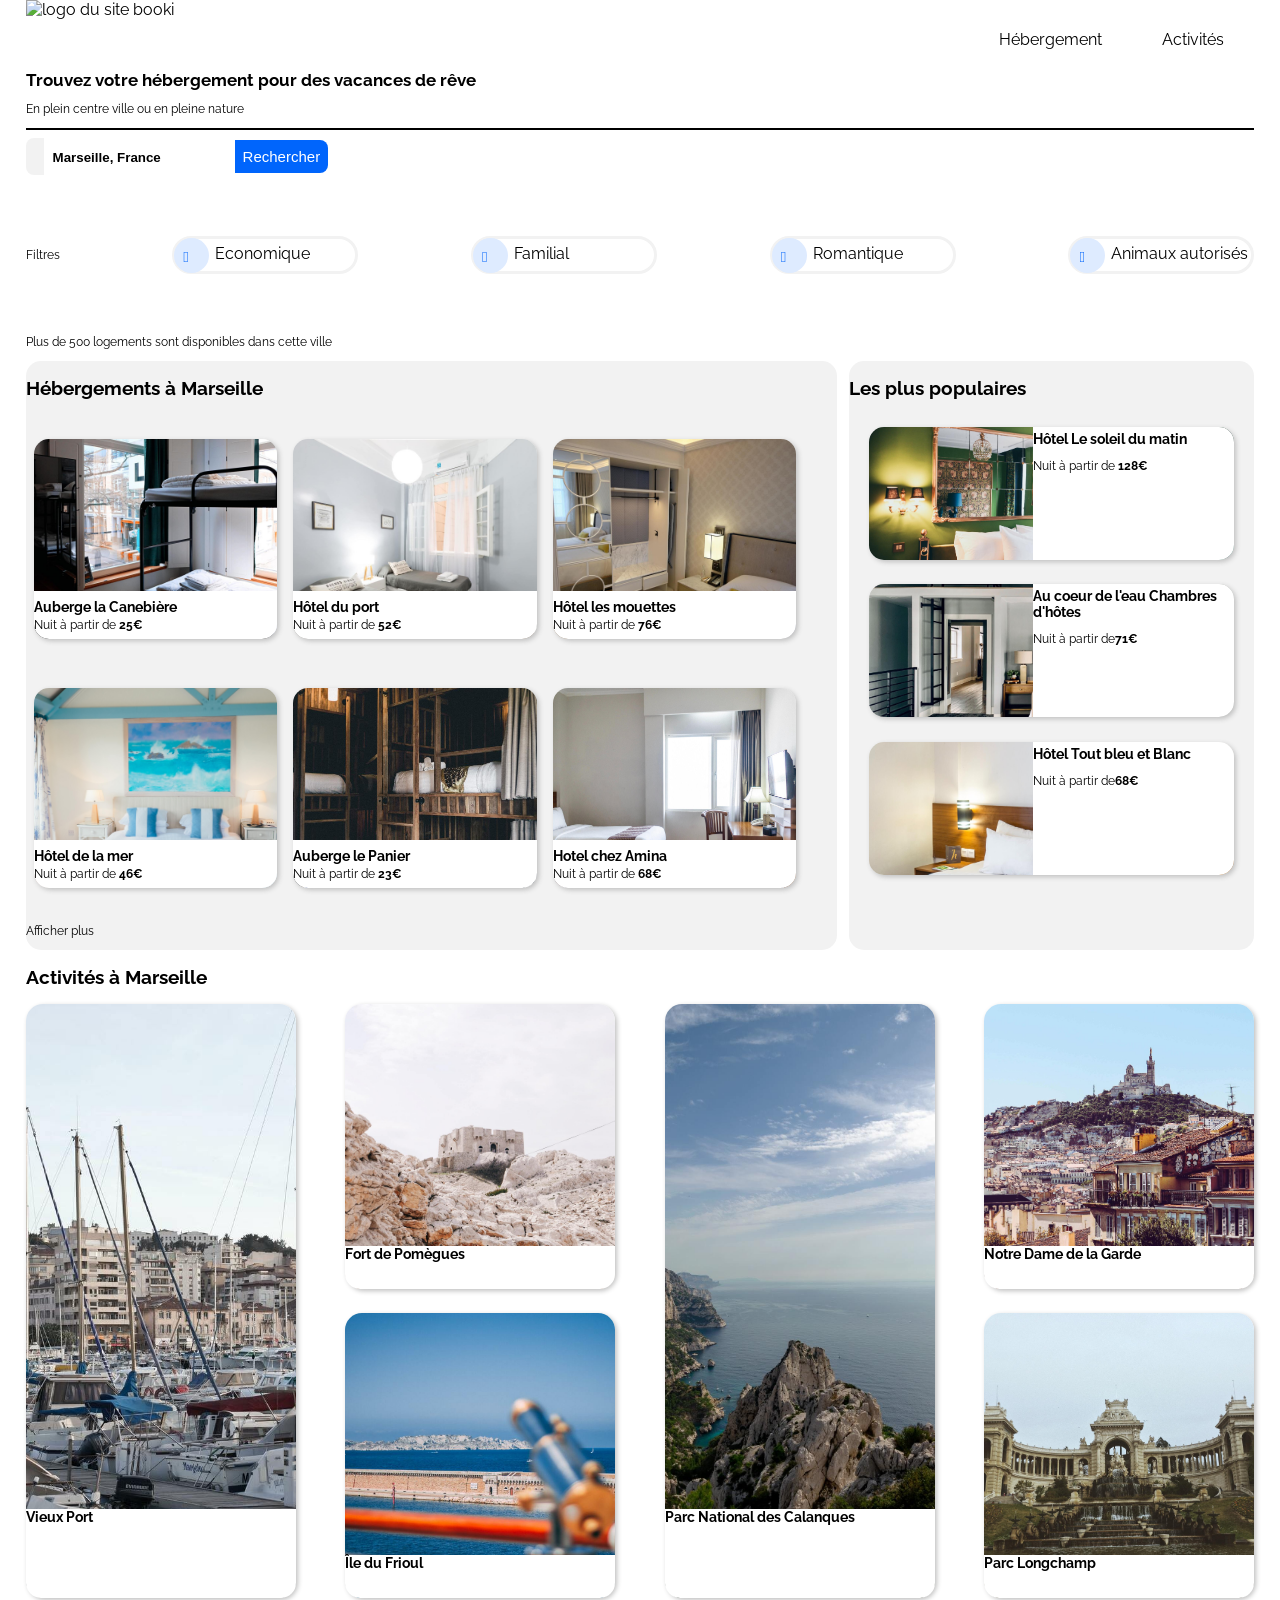
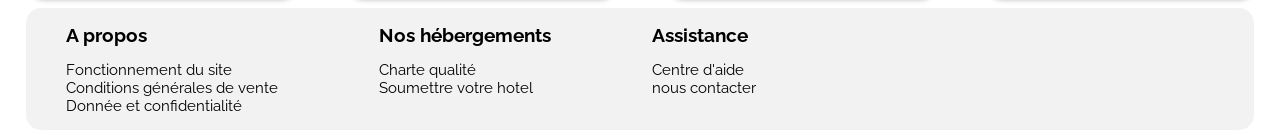
==== index.html @ 5bbb7628 "Rename booki.html to index.html" ====
<!DOCTYPE html>
<html lang="fr">
    <head>
        <meta charset="utf-8" />
        <title>Booki</title>
        <link rel="stylesheet" href="booki.css" />
        <link rel="preconnect" href="https://fonts.googleapis.com"> 
        <link rel="preconnect" href="https://fonts.gstatic.com" crossorigin> 
        <link href="https://fonts.googleapis.com/css2?family=Raleway&display=swap" rel="stylesheet">
        <script src="https://kit.fontawesome.com/ea0baa1217.js" crossorigin="anonymous"></script>
    </head>
    
    <body>
        
        <header>
            <div class="top">
                <img class="logo" src="booki.png" alt="logo du site booki" />
                <nav>
                    <a href="#">Hébergement </a>
                    <a href="#">Activités </a>
                </nav>    
            </div>    
            <h1>Trouvez votre hébergement pour des vacances de rêve
            </h1>
            <p>En plein centre ville ou en pleine nature
            </p>
            
             
        </header>
        <main>
            <form>
                <div class="recherche">
                    <label><i class="fas fa-map-marker-alt"></i></label><input type="texte" name="marseille, france" value="Marseille, France"><button>Rechercher</button>
                </div>
                <div class="filtre">
                    <p>Filtres </p>
                                   
                    <input class="saving" id="eco" type="checkbox" checked>
                    <label class="saving"  for="eco">Economique</label>
                    
                    <input id="famille" type="checkbox" checked>
                    <label class="famille" for="famille">Familial</label>
                    
                    <input id="romantique" type="checkbox" checked>
                    <label class="romantique" for="romantique">Romantique</label>
                    
                    <input id="animaux" type="checkbox" checked>
                    <label class="animaux" for="animaux">Animaux autorisés</label>                 

                </div>
                <p><i class="fas fa-info-circle"></i> Plus de 500 logements sont disponibles dans cette ville</p>

            </form>

        
            <section id="hebergements_populaires">
                <article id="hebergements">
                    <h2>Hébergements à Marseille</h2>
                        <div class="block_hebergement">
                            <a href="#" class="galerie_photo_hebergements">
                                <img srcset="booki/images/hebergements/small/6.jpg 750w, booki/images/hebergements/medium/6.jpg 1499w, booki/images/hebergements/large/6.jpg 2997w booki/images/hebergements/xlarge/6.jpg 5993w" src="booki/images/hebergements/medium/6.jpg" alt="auberge la canebière">
                                
                                <div class="bandeau_hebergements">
                                    <h3>Auberge la Canebière
                                    </h3>
                                    <p>Nuit à partir de <strong>25€</strong>
                                    </p>
                                    <p>
                                        <i class="fas fa-star"></i>
                                        <i class="fas fa-star"></i>
                                        <i class="fas fa-star"></i>
                                        <i class="fas fa-star"></i>
                                        <i class="far fa-star"></i>
                                    </p>
                                </div>    
                            </a>                                                                            
                            <a href="#" class="galerie_photo_hebergements">
                                <img srcset="booki/images/hebergements/small/.jpg 684w, booki/images/hebergements/medium/5.jpg 1368w, booki/images/hebergements/large/5.jpg 2736w, booki/images/hebergements/xlarge/5.jpg 5472w" src="booki/images/hebergements/medium/5.jpg" alt="hotel du port">
                                <div class="bandeau_hebergements">
                                    <h3>Hôtel du port
                                    </h3>
                                    <p>Nuit à partir de <strong>52€</strong></p>
                                    <p>
                                        <i class="fas fa-star"></i>
                                        <i class="fas fa-star"></i>
                                        <i class="fas fa-star"></i>
                                        <i class="fas fa-star"></i>
                                        <i class="fas fa-star"></i>
                                    </p>
                                </div>
                            </a> 
                            
                            <a href="#" class="galerie_photo_hebergements">
                                <img srcset="booki/images/hebergements/small/8.jpg 750w, booki/images/hebergements/medium/8.jpg 1500w, booki/images/hebergements/large/8.jpg 3000w, booki/images/hebergements/xlarge/8.jpg 6000w" src="booki/images/hebergements/medium/8.jpg" alt="hotel les mouettes">
                                <div class="bandeau_hebergements">
                                    <h3>Hôtel les mouettes
                                    </h3>
                                    <p>Nuit à partir de <strong>76€</strong>
                                    </p>
                                    <p>
                                        <i class="fas fa-star"></i>
                                        <i class="fas fa-star"></i>
                                        <i class="fas fa-star"></i>
                                        <i class="fas fa-star"></i>
                                        <i class="far fa-star"></i>
                                    </p>
                                </div>
                            </a> 
                            
                            <a href="#" class="galerie_photo_hebergements">
                                <img srcset="booki/images/hebergements/small/9.jpg 500w, booki/images/hebergements/medium/9.jpg 1000w, booki/images/hebergements/large/9.jpg 2000w, booki/images/hebergements/xlarge/9.jpg 4000w" src="booki/images/hebergements/medium/9.jpg" alt="hotel de la mer">
                                <div class="bandeau_hebergements">
                                    <h3>Hôtel de la mer
                                    </h3>
                                    <p>Nuit à partir de <strong>46€</strong>
                                    </p>
                                    <p>
                                        <i class="fas fa-star"></i>
                                        <i class="fas fa-star"></i>
                                        <i class="fas fa-star"></i>
                                        <i class="far fa-star"></i>
                                        <i class="far fa-star"></i>
                                    </p>
                                </div>
                            </a> 

                            <a href="#" class="galerie_photo_hebergements">
                                <img srcset="booki/images/hebergements/small/7.jpg 652w, booki/images/hebergements/medium/7.jpg 1303w, booki/images/hebergements/large/7.jpg 2606w, booki/images/hebergements/xlarge/7.jpg 5212w" src="booki/images/hebergements/medium/7.jpg" alt="auberge le panier">
                                <div class="bandeau_hebergements">
                                    <h3>Auberge le Panier
                                    </h3>
                                    <p>Nuit à partir de <strong>23€</strong>
                                    </p>
                                    <p>
                                        <i class="fas fa-star"></i>
                                        <i class="fas fa-star"></i>
                                        <i class="fas fa-star"></i>
                                        <i class="fas fa-star"></i>
                                        <i class="far fa-star"></i>
                                    </p>
                                </div>
                            </a> 
                            
                            <a href="#" class="galerie_photo_hebergements">
                                <img srcset="booki/images/hebergements/small/3.jpg 486w, booki/images/hebergements/medium/3.jpg 972w, booki/images/hebergements/large/3.jpg 1944w, booki/images/hebergements/xlarge/3.jpg 3888w" src="booki/images/hebergements/medium/3.jpg" alt="hotel chez amina">
                                <div class="bandeau_hebergements">
                                    <h3>Hotel chez Amina
                                    </h3>
                                    <p>Nuit à partir de <strong>68€</strong>
                                    </p>
                                    <p>
                                        <i class="fas fa-star"></i>
                                        <i class="fas fa-star"></i>
                                        <i class="fas fa-star"></i>
                                        <i class="fas fa-star"></i>
                                        <i class="fas fa-star"></i>
                                    </p>
                                </div>
                            </a>  

                        </div>
                    <p>Afficher plus</p>    
                
                </article>
                <article id="populaires">
                    <div class="en_tete_populaires">
                        <h2>Les plus populaires
                        </h2>
                        <i class="fas fa-chart-line">
                        </i>
                    </div>
                    
                    <div class="photos_populaires">
                        <a href="#" class="galerie_photos_populaires">
                            <img srcset="booki/images/hebergements/small/2.jpg 532w, booki/images/hebergements/medium/2.jpg 1063, booki/images/hebergements/large/2.jpg 2125w, booki/images/hebergements/xlarge/2.jpg 4249w" src="booki/images/hebergements/medium/2.jpg" alt="hotel le soleil du matin">
                            <div class="bandeau_populaires">
                                <h3>Hôtel Le soleil du matin
                                </h3>
                                <p>Nuit à partir de <strong>128€</strong>
                                </p>
                                <p>
                                    <i class="fas fa-star"></i>
                                    <i class="fas fa-star"></i>
                                    <i class="fas fa-star"></i>
                                    <i class="fas fa-star"></i>
                                    <i class="fas fa-star"></i>
                                </p>
                            </div>
                        </a>  
                        
                        <a href="#" class="galerie_photos_populaires">
                            <img srcset="booki/images/hebergements/small/1.jpg 504w, booki/images/hebergements/medium/1.jpg 1008w, booki/images/hebergements/large/1.jpg 2016w, booki/images/hebergements/xlarge/1.jpg 4032w" src="booki/images/hebergements/medium/1.jpg" alt="chambre d'hôte au coeur de l'eau" />
                            <div class="bandeau_populaires">
                                <h3>Au coeur de l'eau Chambres d'hôtes</h3>
                                <p>Nuit à partir de<strong>71€</strong></p>
                                <p>
                                    <i class="fas fa-star"></i>
                                    <i class="fas fa-star"></i>
                                    <i class="fas fa-star"></i>
                                    <i class="fas fa-star"></i>
                                    <i class="far fa-star"></i>
                                </p>
                            </div>                    
                        </a>
                        <a href="#" class="galerie_photos_populaires">
                            <img srcset="booki/images/hebergements/small/4.jpg 500w, booki/images/hebergements/medium/4.jpg 1000w, booki/images/hebergements/large/4.jpg 2000w, booki/images/hebergements/xlarge/4.jpg 4000w" src="booki/images/hebergements/medium/4.jpg" alt="hotel tout bleu et blanc">
                                <div class="bandeau_populaires">
                                    <h3>Hôtel Tout bleu et Blanc
                                    </h3>
                                    <p>Nuit à partir de<strong>68€</strong>
                                    </p>
                                    <p>
                                        <i class="fas fa-star"></i>
                                        <i class="fas fa-star"></i>
                                        <i class="fas fa-star"></i>
                                        <i class="fas fa-star"></i>
                                        <i class="far fa-star"></i>
                                    </p>
                                </div>
                        </a>  
                    </div>
                    
                </article>

            </section>    
            
        
            <section id="activites">
                <h2>Activités à Marseille</h2>
                
                <div class="galerie_images_activites">
                    
                    
                    <a class="images_activites_verticales" href="#">
                        <img srcset="booki/images/activites/small/1.jpg 702w, booki/images/activites/medium/1.jpg 1404w, booki/images/activites/large/1.jpg 2808w, booki/images/activites/xlarge/1.jpg 5616w" src="booki/images/activites/medium/1.jpg" alt="le vieux port à Marseille">
                        <h3 class="bandeau_activites">Vieux Port
                        </h3>
                    </a>
                    
                    
                    <div class="images_activites_horizontales">

                        <a href="#">
                            <img srcset="booki/images/activites/small/2.jpg 356w, booki/images/activites/medium/2.jpg 711w, booki/images/activites/large/2.jpg 1422w, booki/images/activites/xlarge/2.jpg 2843w" src="booki/images/activites/medium/2.jpg" alt="le fort de pomègues au large de Marseille">
                            <h3 class="bandeau_activites">Fort de Pomègues
                            </h3>
                        </a>
                        
                        <a href="#">
                            <img srcset="booki/images/activites/small/3.jpg 648w, booki/images/activites/medium/3.jpg 1296w, booki/images/activites/large/3.jpg 2592w, booki/images/activites/xlarge/3.jpg 5184w" src="booki/images/activites/medium/3.jpg" alt="vue sur les île du Frioul">
                            <h3 class="bandeau_activites">Île du Frioul
                            </h3>
                        </a>
                        
                    </div>    
                
                            <a class="images_activites_verticales" href="#">
                            <img srcset="booki/images/activites/small/4.jpg 606w, booki/images/activites/medium/4.jpg 1212w, booki/images/activites/large/4.jpg 2423w, booki/images/activites/xlarge/4.jpg 4846w" src="booki/images/activites/medium/4.jpg" alt="le parc national des calanques">
                            <h3 class="bandeau_activites">Parc National des Calanques</h3>
                        </a>
                                        
                    <div class="images_activites_horizontales">

                        <a href="#">
                            <img srcset="booki/images/activites/small/5.jpg 589w, booki/images/activites/medium/5.jpg 1178w, booki/images/activites/large/5.jpg 2356w, booki/images/activites/xlarge/5.jpg 4712w" src="booki/images/activites/medium/5.jpg" alt="notre dame de la garde">
                            <h3 class="bandeau_activites">Notre Dame de la Garde
                            </h3>
                        </a>
                        
                        <a href="#">
                            <img srcset="booki/images/activites/small/6.jpg 504w, booki/images/activites/medium/6.jpg 1008w, booki/images/activites/large/6.jpg 2016w, booki/images/activites/xlarge/6.jpg 4032w" src="booki/images/activites/medium/6.jpg" alt="le palais longchamp">
                            <h3 class="bandeau_activites">Parc Longchamp
                            </h3>
                        </a>
                    </div>
                </div>
            </section>
        </main>    
        <footer>
            <div class="foot">
                
                <ul><h2>A propos</h2>
                    <li>Fonctionnement du site</li>
                    <li>Conditions générales de vente</li>
                    <li>Donnée et confidentialité</li>                         
                </ul>    
            </div>
            <div class="foot">    
                
                <ul><h2>Nos hébergements</h2>
                    <li>Charte qualité</li>
                    <li>Soumettre votre hotel</li>
                </ul>
            </div>
            <div class="foot">    
                
                <ul><h2>Assistance</h2>
                    <li>Centre d'aide</li>
                    <li>nous contacter</li>
                </ul>
            </div>    
        </footer>
        
    </body>   
</html>
---- booki.css ----
h1
{
	font-size: 17px;
	font-weight: bold;

}
h2
{
	font-size: 19px;
	font-weight: bold;
	margin-left: 0px;
}  
h3
{
	font-size: 14px;
}     

body
{	
	font-family: 'Raleway';
	margin: 0 2%;
	background-color: white;
}
a
{
	text-decoration: none;
}
p
{
	font-size: 12px;
}

/* -------------CSS du header---------------*/

.top
{
	
	display: flex;
	justify-content: space-between;
}
nav
{
	display: flex;
	align-items: center;
}
nav a
{
	margin: 10px 30px;
	padding-top: 20px;
	color: black;
}

nav a:hover
{
	border-top: solid blue 2px;
	padding-top: 20px;
	color: #0065FC;
}

header
{
	
	border-bottom: solid 2px black;
	margin-bottom: 10px;
}
main
{
	margin: 0 0;
}
/* -------CSS de la barre de recherche------*/

.recherche button
{
	font-size: 15px;
	border-radius: 0px 8px 8px 0px;
	padding: 8px;
	background-color: #0065FC;
	color: white;	
	border: none;
}
.recherche input
{
	padding: 9px;
	border: none;
	font-weight: bold;
}
.recherche i
{
	border-radius: 8px 0px 0px 8px;
	padding: 9px;
	background-color: #F2F2F2;
}
/*-------CSS des toggles--------------------*/
.filtre {
  display: flex;
  justify-content: space-between;
  flex-wrap: wrap;  
  margin: 5% 0;
}

.filtre input {
  
  display: none;
}

.filtre label {
  display: inline-block;  
  position: relative;  
  padding: 5px 30px 5px 40px; 
  border-radius: 100px;
  background-color: #0065FC;
  border: solid 3px #F2F2F2;
  white-space: nowrap;
  cursor: pointer;
  user-select: none;
  transition: background-color .2s, box-shadow .2s;
  width: 110px;
}

label::before {
  content: "";
  display: block;
  position: absolute;
  top: -1px;
  padding-left: 9px;
  padding-top: 11px;
  left: -1px;
  width: 26px;
  height: 24px;  
  border-radius: 100px;
  transition: background-color .2s;
}

label:hover, input:focus + label {
  box-shadow: 0 0 20px rgba(0, 0, 0, .6);
}

input:checked + label {
  background-color: #fff;
}

 input:checked +  label.saving::before {
  background-color: #DEEBFF;
  font-family: "Font Awesome 5 Free";
  font-weight: 900;
  font-size: 15px;
  content: "\f53a"; 
  color: #0065FC;
}
input:checked +  label.famille::before {
  background-color: #DEEBFF;
  font-family: "Font Awesome 5 Free";
  font-weight: 900;
  font-size: 15px;
  content: "\f1ae";  
  color: #0065FC; 
}
input:checked +  label.romantique::before {
  background-color: #DEEBFF;
  font-family: "Font Awesome 5 Free";
  font-weight: 900;
  font-size: 15px;
  content: "\f004"; 
  color: #0065FC;  
}
input:checked +  label.animaux::before {
  background-color: #DEEBFF;
  font-family: "Font Awesome 5 Free";
  font-weight: 900;
  font-size: 15px;
  content: "\f6d3"; 
  color: #0065FC;  
}


/*------CSS de section hébergement----------*/
#hebergements_populaires
{	
	display: flex;
	justify-content: space-between;
}
#hebergements
{
	width: 66%;	
	background-color: #F2F2F2;
	border-radius: 15px;
}
.block_hebergement
{
	display: flex;
	flex-wrap: wrap;
	
}
#hebergements a
{
	height: 200px;
	width: 30%;
	position: relative;
	margin: 3% 1%;
	
}
#hebergements img
{
	height: 100%;
	width: 100%;
	object-fit: cover;
	border-radius: 15px;
	box-shadow: 2px 2px 5px silver;

}
#populaires
{
	width: 33%;	
	display: flex;
	flex-direction: column;
	
	background-color: #F2F2F2;
	border-radius: 15px;

}

/* -----------CSS bandeaux hebergements------*/

.bandeau_hebergements
{
	position: absolute;
	bottom: 0;
	width: 100%;
	background-color: white;
	line-height: 4px;
	border-radius: 0 0 15px 15px; 
	color: black;
}
i.fas.fa-star
{
	color: #0065FC;
}
/* ---------CSS de section populaire------- */

.en_tete_populaires
{
	justify-content: space-between;
	display: flex;
	margin-right: 5%;

}
.en_tete_populaires i
{
	margin-top: 20px;
}
.photos_populaires
{
	display: flex;
	flex-direction: column;	
	justify-content: space-between;
	align-items: center;
}
#populaires a
{
	width: 90%;
	height: 133px;
	position: relative;
	color: black;	
	margin: 3% 0;
}
#populaires img
{
	width: 100%;
	height: 100%;
	border-radius: 15px;
	object-fit: cover;
	box-shadow: 2px 2px 5px silver;
}
/* -------------CSS bandeaux populaires-----*/

#populaires h3
{
	margin-bottom: 0px;
	margin-top: 4px;
}

.bandeau_populaires
{
	position: absolute;
	bottom: 0;
	right: 0;
	width: 55%;
	height: 100%;
	background-color: white;
	border-radius: 0 15px 15px 0;
	display: flex;
	flex-direction: column;
	
}

/* -------CSS de section activités--------- */

#activites
{
	margin-top: 10px;
}
.galerie_images_activites
{	
	display: flex;
	justify-content: space-between;	
}
.images_activites_verticales
{
	width: 22%;
	position: relative;	
}
.images_activites_verticales img
{
	width: 100%;
	height: 100%;
	object-fit: cover;
	border-radius: 17px;
	box-shadow: 2px 2px 5px silver;
}
.images_activites_horizontales
{
	width: 22%;	
	display: flex;
	flex-direction: column;
	justify-content: space-between;
	
}
.images_activites_horizontales img
{
	width: 100%;
	height: 100%;
	object-fit: cover;
	border-radius: 17px;
	box-shadow: 2px 2px 5px silver;

}
.images_activites_horizontales a
{
	width: 100%;
	height: 48%;
	position: relative;
	
}


/* -----------CSS du bandeau activité ------*/
.bandeau_activites
{
	position: absolute;
	bottom: 0;
	width: 100%;
	height: 15%;
	background-color: white;
	color: black;
	border-radius: 0 0 15px 15px;
	margin: 0;

}


/* --------------CSS de footer------------- */

footer
{
	margin-top: 10px;
	background-color: #F2F2F2;
	border-radius: 15px;
	display: flex;
	flex-wrap: nowrap;
	margin-bottom: 10px;
}

ul
{
	
	text-align: justify;
	list-style-type: none;
	font-size: 15px;
}
.foot
{
	margin-right: 5%;
}
@media screen and (max-width: 992px){
	#hebergements a{
	height: 170px;
	width: 45%;
	position: relative;
	}
	#populaires a{
	height: 150px;		
	}
}

@media screen and (max-width:  767px){
	header{
		flex-direction: column;
		justify-content: center;
		align-content: center;
		
	}
	.top{
		flex-direction: column;
		align-items: center;
		margin-bottom: 20px;
		border-bottom: solid 2px silver;
		padding-bottom: 20px;

	}
	header a:hover{
		border-top: none;
		padding-top: 0;
		border-bottom: solid blue 2px;	

	}
	header{
		border-bottom: none;
	}
	.filtre{

		flex-direction: column;
	}
	#hebergements_populaires{
		flex-direction: column-reverse;
		align-content: space-between;
	}
	#hebergements{
		width: 100%;
		background-color: white;
	}
	#populaires{
		width: 100%;
		margin-bottom: 10px;
		border-radius: 0;
	}
	
	.block_hebergement{
		flex-direction: column;
		width: 100%;
	}
	#hebergements a{
		height: 200px;
		width: 90%;
	}

	#activites{
		flex-direction: column;
		
	}
	.galerie_images_activites{
		
		flex-direction: column;		
		align-items: center;
		justify-content: space-evenly;
		height: 1300px;
	}		

	.images_activites_verticales{
		height: 200px;
		width: 90%;
	}
	.images_activites_horizontales{
		height: 400px;
		width: 90%;
	}
	footer{
		flex-direction: column;
	}

}
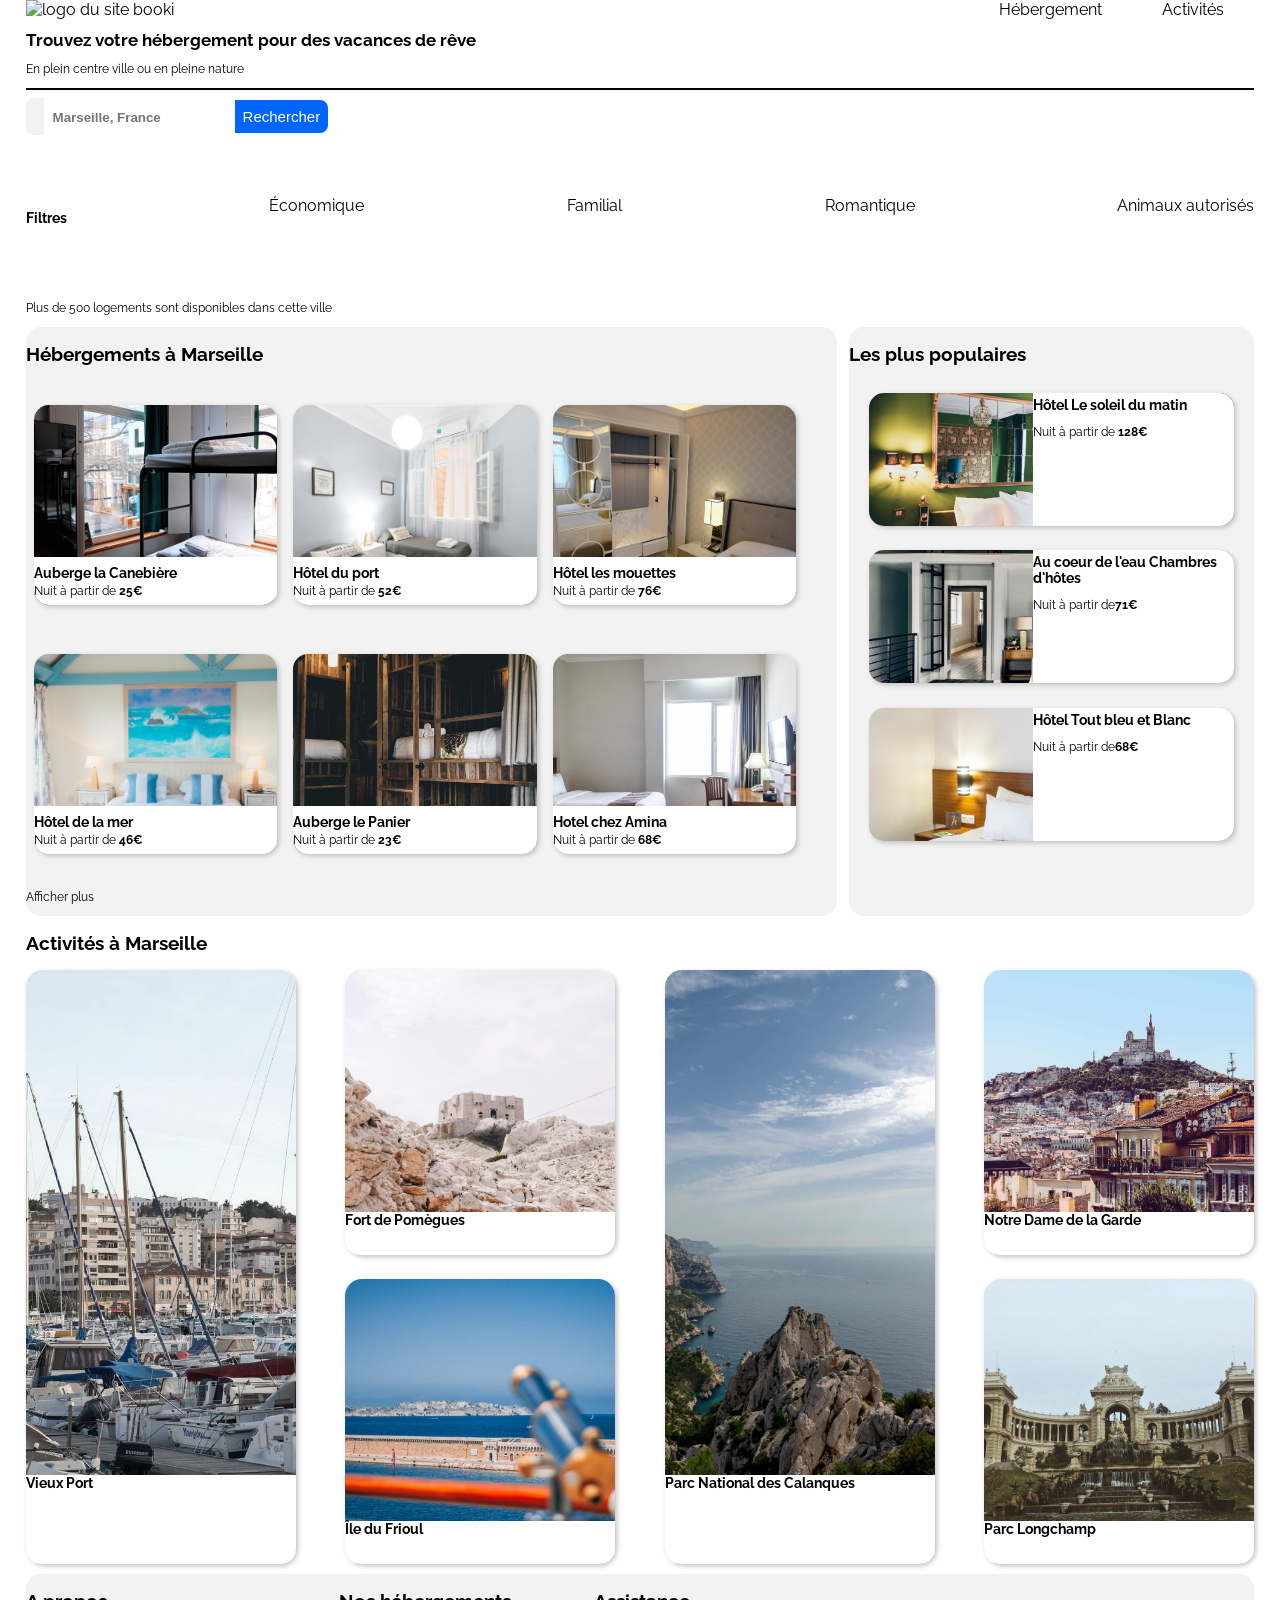
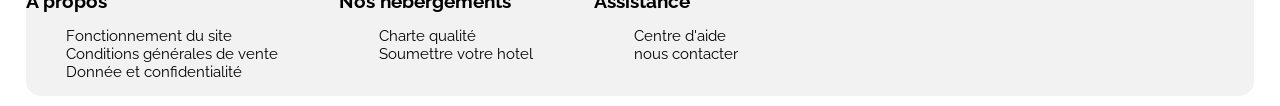
==== commit 602d74b1: "ajout de index.html" ====
--- a/index.html
+++ b/index.html
@@ -14,10 +14,10 @@
         
         <header>
             <div class="top">
-                <img class="logo" src="booki.png" alt="logo du site booki" />
+                <img src="booki.png" alt="logo du site booki" />
                 <nav>
-                    <a href="#">Hébergement </a>
-                    <a href="#">Activités </a>
+                    <div><a href="#hebergements">Hébergement </a></div>
+                    <div><a href="#activites">Activités </a></div>
                 </nav>    
             </div>    
             <h1>Trouvez votre hébergement pour des vacances de rêve
@@ -27,38 +27,53 @@
             
              
         </header>
-        <main>
+        
             <form>
                 <div class="recherche">
-                    <label><i class="fas fa-map-marker-alt"></i></label><input type="texte" name="marseille, france" value="Marseille, France"><button>Rechercher</button>
+                    <label><i class="fas fa-map-marker-alt"></i></label><input type="text" name="city" placeholder="Marseille, France"><button>Rechercher</button>
                 </div>
+                
+
+                
                 <div class="filtre">
-                    <p>Filtres </p>
-                                   
-                    <input class="saving" id="eco" type="checkbox" checked>
-                    <label class="saving"  for="eco">Economique</label>
-                    
-                    <input id="famille" type="checkbox" checked>
-                    <label class="famille" for="famille">Familial</label>
-                    
-                    <input id="romantique" type="checkbox" checked>
-                    <label class="romantique" for="romantique">Romantique</label>
-                    
-                    <input id="animaux" type="checkbox" checked>
-                    <label class="animaux" for="animaux">Animaux autorisés</label>                 
-
-                </div>
+                    <h3>Filtres </h3>
+                    <div class="filtre__selecteur">Économique
+                        <div class="filtre__selecteur--critere"><i class="fas fa-money-bill-wave"></i>
+                        </div>
+                    </div> 
+                    <div class="filtre__selecteur">Familial
+                        <div class="filtre__selecteur--critere"><i class="fas fa-child"></i>
+                        </div>
+                    </div> 
+                    <div class="filtre__selecteur">Romantique
+                        <div class="filtre__selecteur--critere"><i class="fas fa-heart"></i>
+                        </div>
+                    </div> 
+                    <div class="filtre__selecteur">Animaux autorisés
+                        <div class="filtre__selecteur--critere"><i class="fas fa-dog"></i>
+                        </div>
+                    </div>      
+                </div>         
+
+                
                 <p><i class="fas fa-info-circle"></i> Plus de 500 logements sont disponibles dans cette ville</p>
 
             </form>
 
         
-            <section id="hebergements_populaires">
-                <article id="hebergements">
+            <main id="hebergements_populaires">
+                <section id="hebergements">
                     <h2>Hébergements à Marseille</h2>
                         <div class="block_hebergement">
                             <a href="#" class="galerie_photo_hebergements">
-                                <img srcset="booki/images/hebergements/small/6.jpg 750w, booki/images/hebergements/medium/6.jpg 1499w, booki/images/hebergements/large/6.jpg 2997w booki/images/hebergements/xlarge/6.jpg 5993w" src="booki/images/hebergements/medium/6.jpg" alt="auberge la canebière">
+                                <img 
+                                src="booki/images/hebergements/medium/6.jpg"
+                                srcset="booki/images/hebergements/small/6.jpg 750w, 
+                                booki/images/hebergements/medium/6.jpg 1499w, 
+                                booki/images/hebergements/large/6.jpg 2997w, 
+                                booki/images/hebergements/xlarge/6.jpg 5993w" 
+                                sizes="(min-width: 992px) 25vw, (min-width: 767px) 30vw, 90vw" 
+                                alt="auberge la canebière">
                                 
                                 <div class="bandeau_hebergements">
                                     <h3>Auberge la Canebière
@@ -70,12 +85,18 @@
                                         <i class="fas fa-star"></i>
                                         <i class="fas fa-star"></i>
                                         <i class="fas fa-star"></i>
-                                        <i class="far fa-star"></i>
+                                        <i class="fas fa-star silver"></i>
                                     </p>
                                 </div>    
                             </a>                                                                            
                             <a href="#" class="galerie_photo_hebergements">
-                                <img srcset="booki/images/hebergements/small/.jpg 684w, booki/images/hebergements/medium/5.jpg 1368w, booki/images/hebergements/large/5.jpg 2736w, booki/images/hebergements/xlarge/5.jpg 5472w" src="booki/images/hebergements/medium/5.jpg" alt="hotel du port">
+                                <img 
+                                srcset="booki/images/hebergements/small/5.jpg 684w, 
+                                booki/images/hebergements/medium/5.jpg 1368w, 
+                                booki/images/hebergements/large/5.jpg 2736w, 
+                                booki/images/hebergements/xlarge/5.jpg 5472w" sizes="(min-width: 992px) 100vw, (min-width: 767px) 100vw, 100vw" 
+                                src="booki/images/hebergements/medium/5.jpg" 
+                                alt="hotel du port">
                                 <div class="bandeau_hebergements">
                                     <h3>Hôtel du port
                                     </h3>
@@ -91,7 +112,13 @@
                             </a> 
                             
                             <a href="#" class="galerie_photo_hebergements">
-                                <img srcset="booki/images/hebergements/small/8.jpg 750w, booki/images/hebergements/medium/8.jpg 1500w, booki/images/hebergements/large/8.jpg 3000w, booki/images/hebergements/xlarge/8.jpg 6000w" src="booki/images/hebergements/medium/8.jpg" alt="hotel les mouettes">
+                                <img srcset="booki/images/hebergements/small/8.jpg 750w, 
+                                booki/images/hebergements/medium/8.jpg 1500w, 
+                                booki/images/hebergements/large/8.jpg 3000w, 
+                                booki/images/hebergements/xlarge/8.jpg 6000w"
+                                sizes="(min-width: 992px) 100vw, (min-width: 767px) 100vw, 100vw"  
+                                src="booki/images/hebergements/medium/8.jpg" 
+                                alt="hotel les mouettes">
                                 <div class="bandeau_hebergements">
                                     <h3>Hôtel les mouettes
                                     </h3>
@@ -102,13 +129,19 @@
                                         <i class="fas fa-star"></i>
                                         <i class="fas fa-star"></i>
                                         <i class="fas fa-star"></i>
-                                        <i class="far fa-star"></i>
+                                        <i class="fas fa-star silver"></i>
                                     </p>
                                 </div>
                             </a> 
                             
                             <a href="#" class="galerie_photo_hebergements">
-                                <img srcset="booki/images/hebergements/small/9.jpg 500w, booki/images/hebergements/medium/9.jpg 1000w, booki/images/hebergements/large/9.jpg 2000w, booki/images/hebergements/xlarge/9.jpg 4000w" src="booki/images/hebergements/medium/9.jpg" alt="hotel de la mer">
+                                <img srcset="booki/images/hebergements/small/9.jpg 500w, 
+                                booki/images/hebergements/medium/9.jpg 1000w, 
+                                booki/images/hebergements/large/9.jpg 2000w, 
+                                booki/images/hebergements/xlarge/9.jpg 4000w"
+                                sizes="(min-width: 992px) 100vw, (min-width: 767px) 100vw, 100vw"  
+                                src="booki/images/hebergements/medium/9.jpg" 
+                                alt="hotel de la mer">
                                 <div class="bandeau_hebergements">
                                     <h3>Hôtel de la mer
                                     </h3>
@@ -118,14 +151,20 @@
                                         <i class="fas fa-star"></i>
                                         <i class="fas fa-star"></i>
                                         <i class="fas fa-star"></i>
-                                        <i class="far fa-star"></i>
-                                        <i class="far fa-star"></i>
+                                        <i class="fas fa-star silver"></i>
+                                        <i class="fas fa-star silver"></i>
                                     </p>
                                 </div>
                             </a> 
 
                             <a href="#" class="galerie_photo_hebergements">
-                                <img srcset="booki/images/hebergements/small/7.jpg 652w, booki/images/hebergements/medium/7.jpg 1303w, booki/images/hebergements/large/7.jpg 2606w, booki/images/hebergements/xlarge/7.jpg 5212w" src="booki/images/hebergements/medium/7.jpg" alt="auberge le panier">
+                                <img srcset="booki/images/hebergements/small/7.jpg 652w, 
+                                booki/images/hebergements/medium/7.jpg 1303w, 
+                                booki/images/hebergements/large/7.jpg 2606w, 
+                                booki/images/hebergements/xlarge/7.jpg 5212w"
+                                sizes="(min-width: 992px) 100vw, (min-width: 767px) 100vw, 100vw"  
+                                src="booki/images/hebergements/medium/7.jpg" 
+                                alt="auberge le panier">
                                 <div class="bandeau_hebergements">
                                     <h3>Auberge le Panier
                                     </h3>
@@ -136,13 +175,19 @@
                                         <i class="fas fa-star"></i>
                                         <i class="fas fa-star"></i>
                                         <i class="fas fa-star"></i>
-                                        <i class="far fa-star"></i>
+                                        <i class="fas fa-star silver"></i>
                                     </p>
                                 </div>
                             </a> 
                             
                             <a href="#" class="galerie_photo_hebergements">
-                                <img srcset="booki/images/hebergements/small/3.jpg 486w, booki/images/hebergements/medium/3.jpg 972w, booki/images/hebergements/large/3.jpg 1944w, booki/images/hebergements/xlarge/3.jpg 3888w" src="booki/images/hebergements/medium/3.jpg" alt="hotel chez amina">
+                                <img srcset="booki/images/hebergements/small/3.jpg 486w, 
+                                booki/images/hebergements/medium/3.jpg 972w, 
+                                booki/images/hebergements/large/3.jpg 1944w, 
+                                booki/images/hebergements/xlarge/3.jpg 3888w"
+                                sizes="(min-width: 992px) 100vw, (min-width: 767px) 100vw, 100vw"  
+                                src="booki/images/hebergements/medium/3.jpg" 
+                                alt="hotel chez amina">
                                 <div class="bandeau_hebergements">
                                     <h3>Hotel chez Amina
                                     </h3>
@@ -161,7 +206,7 @@
                         </div>
                     <p>Afficher plus</p>    
                 
-                </article>
+                </section>
                 <article id="populaires">
                     <div class="en_tete_populaires">
                         <h2>Les plus populaires
@@ -172,7 +217,12 @@
                     
                     <div class="photos_populaires">
                         <a href="#" class="galerie_photos_populaires">
-                            <img srcset="booki/images/hebergements/small/2.jpg 532w, booki/images/hebergements/medium/2.jpg 1063, booki/images/hebergements/large/2.jpg 2125w, booki/images/hebergements/xlarge/2.jpg 4249w" src="booki/images/hebergements/medium/2.jpg" alt="hotel le soleil du matin">
+                            <img srcset="booki/images/hebergements/small/2.jpg 532w, booki/images/hebergements/medium/2.jpg 1063w, 
+                            booki/images/hebergements/large/2.jpg 2125w, 
+                            booki/images/hebergements/xlarge/2.jpg 4249w" 
+                            sizes="(min-width: 992px) 100vw, (min-width: 767px) 100vw, 100vw" 
+                            src="booki/images/hebergements/medium/2.jpg" 
+                            alt="hotel le soleil du matin">
                             <div class="bandeau_populaires">
                                 <h3>Hôtel Le soleil du matin
                                 </h3>
@@ -189,7 +239,12 @@
                         </a>  
                         
                         <a href="#" class="galerie_photos_populaires">
-                            <img srcset="booki/images/hebergements/small/1.jpg 504w, booki/images/hebergements/medium/1.jpg 1008w, booki/images/hebergements/large/1.jpg 2016w, booki/images/hebergements/xlarge/1.jpg 4032w" src="booki/images/hebergements/medium/1.jpg" alt="chambre d'hôte au coeur de l'eau" />
+                            <img srcset="booki/images/hebergements/small/1.jpg 504w, booki/images/hebergements/medium/1.jpg 1008w, 
+                            booki/images/hebergements/large/1.jpg 2016w, 
+                            booki/images/hebergements/xlarge/1.jpg 4032w"
+                            sizes="(min-width: 992px) 100vw, (min-width: 767px) 100vw, 100vw"  
+                            src="booki/images/hebergements/medium/1.jpg" 
+                            alt="chambre d'hôte au coeur de l'eau" />
                             <div class="bandeau_populaires">
                                 <h3>Au coeur de l'eau Chambres d'hôtes</h3>
                                 <p>Nuit à partir de<strong>71€</strong></p>
@@ -198,12 +253,17 @@
                                     <i class="fas fa-star"></i>
                                     <i class="fas fa-star"></i>
                                     <i class="fas fa-star"></i>
-                                    <i class="far fa-star"></i>
+                                    <i class="fas fa-star silver"></i>
                                 </p>
                             </div>                    
                         </a>
                         <a href="#" class="galerie_photos_populaires">
-                            <img srcset="booki/images/hebergements/small/4.jpg 500w, booki/images/hebergements/medium/4.jpg 1000w, booki/images/hebergements/large/4.jpg 2000w, booki/images/hebergements/xlarge/4.jpg 4000w" src="booki/images/hebergements/medium/4.jpg" alt="hotel tout bleu et blanc">
+                            <img srcset="booki/images/hebergements/small/4.jpg 500w, booki/images/hebergements/medium/4.jpg 1000w, 
+                            booki/images/hebergements/large/4.jpg 2000w, 
+                            booki/images/hebergements/xlarge/4.jpg 4000w"
+                            sizes="(min-width: 992px) 100vw, (min-width: 767px) 100vw, 100vw"  
+                            src="booki/images/hebergements/medium/4.jpg" 
+                            alt="hotel tout bleu et blanc">
                                 <div class="bandeau_populaires">
                                     <h3>Hôtel Tout bleu et Blanc
                                     </h3>
@@ -214,7 +274,7 @@
                                         <i class="fas fa-star"></i>
                                         <i class="fas fa-star"></i>
                                         <i class="fas fa-star"></i>
-                                        <i class="far fa-star"></i>
+                                        <i class="fas fa-star silver"></i>
                                     </p>
                                 </div>
                         </a>  
@@ -222,17 +282,23 @@
                     
                 </article>
 
-            </section>    
+            </main>    
             
         
-            <section id="activites">
+            <aside id="activites">
                 <h2>Activités à Marseille</h2>
                 
                 <div class="galerie_images_activites">
                     
                     
                     <a class="images_activites_verticales" href="#">
-                        <img srcset="booki/images/activites/small/1.jpg 702w, booki/images/activites/medium/1.jpg 1404w, booki/images/activites/large/1.jpg 2808w, booki/images/activites/xlarge/1.jpg 5616w" src="booki/images/activites/medium/1.jpg" alt="le vieux port à Marseille">
+                        <img srcset="booki/images/activites/small/1.jpg 702w, 
+                        booki/images/activites/medium/1.jpg 1404w, 
+                        booki/images/activites/large/1.jpg 2808w, 
+                        booki/images/activites/xlarge/1.jpg 5616w" 
+                        sizes="(min-width: 992px) 100vw, (min-width: 767px) 100vw, 100vw" 
+                        src="booki/images/activites/medium/1.jpg" 
+                        alt="le vieux port à Marseille">
                         <h3 class="bandeau_activites">Vieux Port
                         </h3>
                     </a>
@@ -241,13 +307,25 @@
                     <div class="images_activites_horizontales">
 
                         <a href="#">
-                            <img srcset="booki/images/activites/small/2.jpg 356w, booki/images/activites/medium/2.jpg 711w, booki/images/activites/large/2.jpg 1422w, booki/images/activites/xlarge/2.jpg 2843w" src="booki/images/activites/medium/2.jpg" alt="le fort de pomègues au large de Marseille">
+                            <img srcset="booki/images/activites/small/2.jpg 356w, 
+                            booki/images/activites/medium/2.jpg 711w, 
+                            booki/images/activites/large/2.jpg 1422w, 
+                            booki/images/activites/xlarge/2.jpg 2843w" 
+                            sizes="(min-width: 992px) 100vw, (min-width: 767px) 100vw, 100vw"
+                            src="booki/images/activites/medium/2.jpg" 
+                            alt="le fort de pomègues au large de Marseille">
                             <h3 class="bandeau_activites">Fort de Pomègues
                             </h3>
                         </a>
                         
                         <a href="#">
-                            <img srcset="booki/images/activites/small/3.jpg 648w, booki/images/activites/medium/3.jpg 1296w, booki/images/activites/large/3.jpg 2592w, booki/images/activites/xlarge/3.jpg 5184w" src="booki/images/activites/medium/3.jpg" alt="vue sur les île du Frioul">
+                            <img srcset="booki/images/activites/small/3.jpg 648w, 
+                            booki/images/activites/medium/3.jpg 1296w, 
+                            booki/images/activites/large/3.jpg 2592w, 
+                            booki/images/activites/xlarge/3.jpg 5184w" 
+                            sizes="(min-width: 992px) 100vw, (min-width: 767px) 100vw, 100vw"
+                            src="booki/images/activites/medium/3.jpg" 
+                            alt="vue sur les île du Frioul">
                             <h3 class="bandeau_activites">Île du Frioul
                             </h3>
                         </a>
@@ -255,46 +333,64 @@
                     </div>    
                 
                             <a class="images_activites_verticales" href="#">
-                            <img srcset="booki/images/activites/small/4.jpg 606w, booki/images/activites/medium/4.jpg 1212w, booki/images/activites/large/4.jpg 2423w, booki/images/activites/xlarge/4.jpg 4846w" src="booki/images/activites/medium/4.jpg" alt="le parc national des calanques">
+                            <img srcset="booki/images/activites/small/4.jpg 606w, 
+                            booki/images/activites/medium/4.jpg 1212w, 
+                            booki/images/activites/large/4.jpg 2423w, 
+                            booki/images/activites/xlarge/4.jpg 4846w" 
+                            sizes="(min-width: 992px) 100vw, (min-width: 767px) 100vw, 100vw"
+                            src="booki/images/activites/medium/4.jpg" 
+                            alt="le parc national des calanques">
                             <h3 class="bandeau_activites">Parc National des Calanques</h3>
                         </a>
                                         
                     <div class="images_activites_horizontales">
 
                         <a href="#">
-                            <img srcset="booki/images/activites/small/5.jpg 589w, booki/images/activites/medium/5.jpg 1178w, booki/images/activites/large/5.jpg 2356w, booki/images/activites/xlarge/5.jpg 4712w" src="booki/images/activites/medium/5.jpg" alt="notre dame de la garde">
+                            <img srcset="booki/images/activites/small/5.jpg 589w, 
+                            booki/images/activites/medium/5.jpg 1178w, 
+                            booki/images/activites/large/5.jpg 2356w, 
+                            booki/images/activites/xlarge/5.jpg 4712w" 
+                            sizes="(min-width: 992px) 100vw, (min-width: 767px) 100vw, 100vw"
+                            src="booki/images/activites/medium/5.jpg" 
+                            alt="notre dame de la garde">
                             <h3 class="bandeau_activites">Notre Dame de la Garde
                             </h3>
                         </a>
                         
                         <a href="#">
-                            <img srcset="booki/images/activites/small/6.jpg 504w, booki/images/activites/medium/6.jpg 1008w, booki/images/activites/large/6.jpg 2016w, booki/images/activites/xlarge/6.jpg 4032w" src="booki/images/activites/medium/6.jpg" alt="le palais longchamp">
+                            <img srcset="booki/images/activites/small/6.jpg 504w, 
+                            booki/images/activites/medium/6.jpg 1008w, 
+                            booki/images/activites/large/6.jpg 2016w, 
+                            booki/images/activites/xlarge/6.jpg 4032w" 
+                            sizes="(min-width: 992px) 100vw, (min-width: 767px) 100vw, 100vw"
+                            src="booki/images/activites/medium/6.jpg" 
+                            alt="le palais longchamp">
                             <h3 class="bandeau_activites">Parc Longchamp
                             </h3>
                         </a>
                     </div>
                 </div>
-            </section>
-        </main>    
+            </aside>
+           
         <footer>
             <div class="foot">
-                
-                <ul><h2>A propos</h2>
+                <h2>A propos</h2>
+                <ul>
                     <li>Fonctionnement du site</li>
                     <li>Conditions générales de vente</li>
                     <li>Donnée et confidentialité</li>                         
                 </ul>    
             </div>
             <div class="foot">    
-                
-                <ul><h2>Nos hébergements</h2>
+                <h2>Nos hébergements</h2>
+                <ul>
                     <li>Charte qualité</li>
                     <li>Soumettre votre hotel</li>
                 </ul>
             </div>
             <div class="foot">    
-                
-                <ul><h2>Assistance</h2>
+                <h2>Assistance</h2>
+                <ul>
                     <li>Centre d'aide</li>
                     <li>nous contacter</li>
                 </ul>
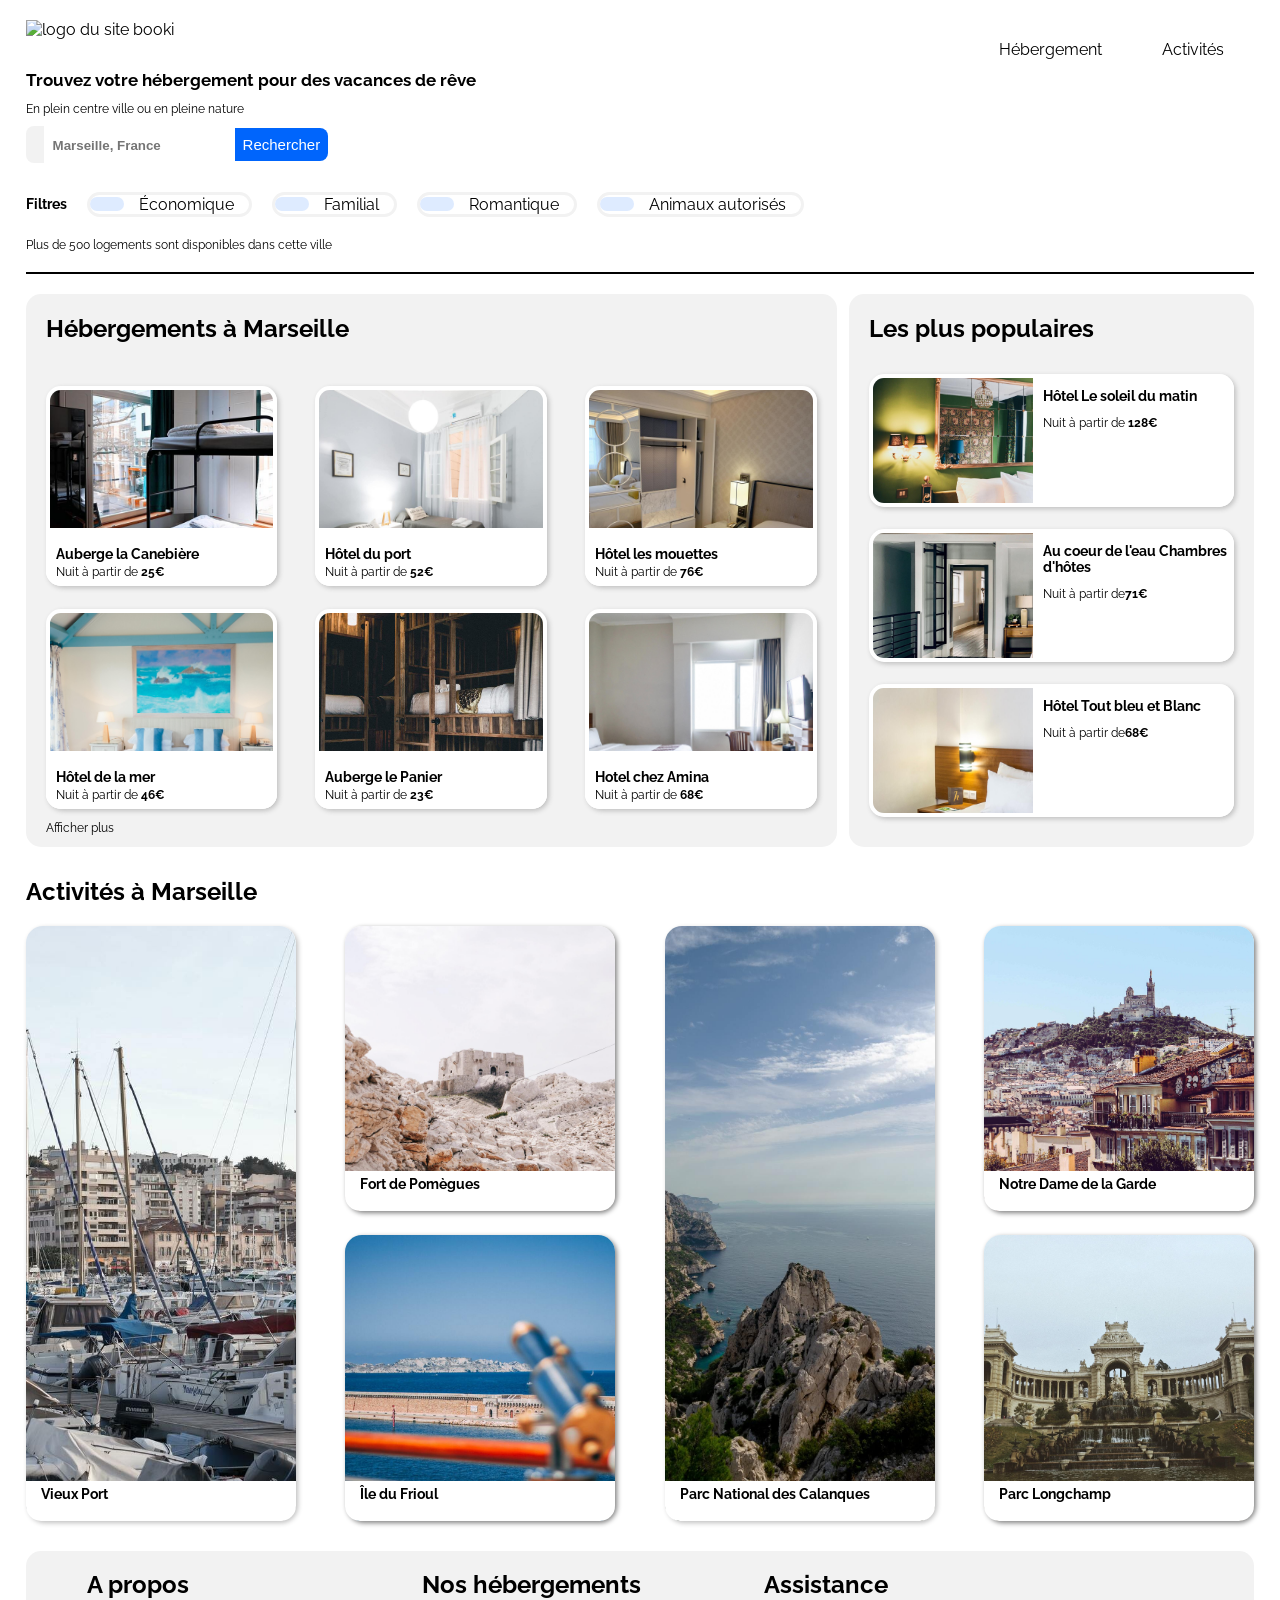
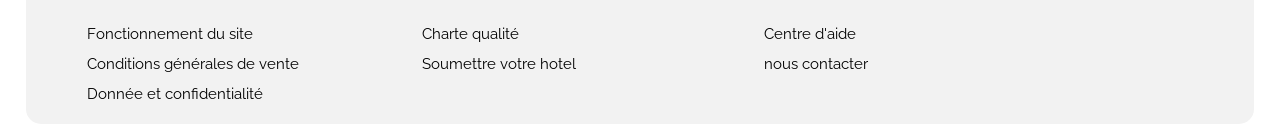
==== commit 0c48b21e: "semantique" ====
--- a/index.html
+++ b/index.html
@@ -26,7 +26,7 @@
             </p>
             
              
-        </header>
+        
         
             <form>
                 <div class="recherche">
@@ -60,232 +60,229 @@
 
             </form>
 
-        
-            <main id="hebergements_populaires">
-                <section id="hebergements">
-                    <h2>Hébergements à Marseille</h2>
-                        <div class="block_hebergement">
-                            <a href="#" class="galerie_photo_hebergements">
-                                <img 
-                                src="booki/images/hebergements/medium/6.jpg"
-                                srcset="booki/images/hebergements/small/6.jpg 750w, 
-                                booki/images/hebergements/medium/6.jpg 1499w, 
-                                booki/images/hebergements/large/6.jpg 2997w, 
-                                booki/images/hebergements/xlarge/6.jpg 5993w" 
-                                sizes="(min-width: 992px) 25vw, (min-width: 767px) 30vw, 90vw" 
-                                alt="auberge la canebière">
-                                
-                                <div class="bandeau_hebergements">
-                                    <h3>Auberge la Canebière
-                                    </h3>
-                                    <p>Nuit à partir de <strong>25€</strong>
-                                    </p>
-                                    <p>
-                                        <i class="fas fa-star"></i>
-                                        <i class="fas fa-star"></i>
-                                        <i class="fas fa-star"></i>
-                                        <i class="fas fa-star"></i>
-                                        <i class="fas fa-star silver"></i>
-                                    </p>
-                                </div>    
-                            </a>                                                                            
-                            <a href="#" class="galerie_photo_hebergements">
-                                <img 
-                                srcset="booki/images/hebergements/small/5.jpg 684w, 
-                                booki/images/hebergements/medium/5.jpg 1368w, 
-                                booki/images/hebergements/large/5.jpg 2736w, 
-                                booki/images/hebergements/xlarge/5.jpg 5472w" sizes="(min-width: 992px) 100vw, (min-width: 767px) 100vw, 100vw" 
-                                src="booki/images/hebergements/medium/5.jpg" 
-                                alt="hotel du port">
-                                <div class="bandeau_hebergements">
-                                    <h3>Hôtel du port
-                                    </h3>
-                                    <p>Nuit à partir de <strong>52€</strong></p>
-                                    <p>
-                                        <i class="fas fa-star"></i>
-                                        <i class="fas fa-star"></i>
-                                        <i class="fas fa-star"></i>
-                                        <i class="fas fa-star"></i>
-                                        <i class="fas fa-star"></i>
-                                    </p>
-                                </div>
-                            </a> 
+        </header>
+        <main id="hebergements_populaires">
+            <section id="hebergements">
+                <h2>Hébergements à Marseille</h2>
+                    <div class="block_hebergement">
+                        <a href="#" class="galerie_photo_hebergements">
+                            <img 
+                            src="booki/images/hebergements/medium/6.jpg"
+                            srcset="booki/images/hebergements/small/6.jpg 750w, 
+                            booki/images/hebergements/medium/6.jpg 1499w, 
+                            booki/images/hebergements/large/6.jpg 2997w, 
+                            booki/images/hebergements/xlarge/6.jpg 5993w" 
+                            sizes="(min-width: 992px) 25vw, (min-width: 767px) 30vw, 90vw" 
+                            alt="auberge la canebière">
                             
-                            <a href="#" class="galerie_photo_hebergements">
-                                <img srcset="booki/images/hebergements/small/8.jpg 750w, 
-                                booki/images/hebergements/medium/8.jpg 1500w, 
-                                booki/images/hebergements/large/8.jpg 3000w, 
-                                booki/images/hebergements/xlarge/8.jpg 6000w"
-                                sizes="(min-width: 992px) 100vw, (min-width: 767px) 100vw, 100vw"  
-                                src="booki/images/hebergements/medium/8.jpg" 
-                                alt="hotel les mouettes">
-                                <div class="bandeau_hebergements">
-                                    <h3>Hôtel les mouettes
-                                    </h3>
-                                    <p>Nuit à partir de <strong>76€</strong>
-                                    </p>
-                                    <p>
-                                        <i class="fas fa-star"></i>
-                                        <i class="fas fa-star"></i>
-                                        <i class="fas fa-star"></i>
-                                        <i class="fas fa-star"></i>
-                                        <i class="fas fa-star silver"></i>
-                                    </p>
-                                </div>
-                            </a> 
-                            
-                            <a href="#" class="galerie_photo_hebergements">
-                                <img srcset="booki/images/hebergements/small/9.jpg 500w, 
-                                booki/images/hebergements/medium/9.jpg 1000w, 
-                                booki/images/hebergements/large/9.jpg 2000w, 
-                                booki/images/hebergements/xlarge/9.jpg 4000w"
-                                sizes="(min-width: 992px) 100vw, (min-width: 767px) 100vw, 100vw"  
-                                src="booki/images/hebergements/medium/9.jpg" 
-                                alt="hotel de la mer">
-                                <div class="bandeau_hebergements">
-                                    <h3>Hôtel de la mer
-                                    </h3>
-                                    <p>Nuit à partir de <strong>46€</strong>
-                                    </p>
-                                    <p>
-                                        <i class="fas fa-star"></i>
-                                        <i class="fas fa-star"></i>
-                                        <i class="fas fa-star"></i>
-                                        <i class="fas fa-star silver"></i>
-                                        <i class="fas fa-star silver"></i>
-                                    </p>
-                                </div>
-                            </a> 
-
-                            <a href="#" class="galerie_photo_hebergements">
-                                <img srcset="booki/images/hebergements/small/7.jpg 652w, 
-                                booki/images/hebergements/medium/7.jpg 1303w, 
-                                booki/images/hebergements/large/7.jpg 2606w, 
-                                booki/images/hebergements/xlarge/7.jpg 5212w"
-                                sizes="(min-width: 992px) 100vw, (min-width: 767px) 100vw, 100vw"  
-                                src="booki/images/hebergements/medium/7.jpg" 
-                                alt="auberge le panier">
-                                <div class="bandeau_hebergements">
-                                    <h3>Auberge le Panier
-                                    </h3>
-                                    <p>Nuit à partir de <strong>23€</strong>
-                                    </p>
-                                    <p>
-                                        <i class="fas fa-star"></i>
-                                        <i class="fas fa-star"></i>
-                                        <i class="fas fa-star"></i>
-                                        <i class="fas fa-star"></i>
-                                        <i class="fas fa-star silver"></i>
-                                    </p>
-                                </div>
-                            </a> 
-                            
-                            <a href="#" class="galerie_photo_hebergements">
-                                <img srcset="booki/images/hebergements/small/3.jpg 486w, 
-                                booki/images/hebergements/medium/3.jpg 972w, 
-                                booki/images/hebergements/large/3.jpg 1944w, 
-                                booki/images/hebergements/xlarge/3.jpg 3888w"
-                                sizes="(min-width: 992px) 100vw, (min-width: 767px) 100vw, 100vw"  
-                                src="booki/images/hebergements/medium/3.jpg" 
-                                alt="hotel chez amina">
-                                <div class="bandeau_hebergements">
-                                    <h3>Hotel chez Amina
-                                    </h3>
-                                    <p>Nuit à partir de <strong>68€</strong>
-                                    </p>
-                                    <p>
-                                        <i class="fas fa-star"></i>
-                                        <i class="fas fa-star"></i>
-                                        <i class="fas fa-star"></i>
-                                        <i class="fas fa-star"></i>
-                                        <i class="fas fa-star"></i>
-                                    </p>
-                                </div>
-                            </a>  
-
-                        </div>
-                    <p>Afficher plus</p>    
-                
-                </section>
-                <article id="populaires">
-                    <div class="en_tete_populaires">
-                        <h2>Les plus populaires
-                        </h2>
-                        <i class="fas fa-chart-line">
-                        </i>
+                            <div class="bandeau_hebergements">
+                                <h3>Auberge la Canebière
+                                </h3>
+                                <p>Nuit à partir de <strong>25€</strong>
+                                </p>
+                                <p>
+                                    <i class="fas fa-star"></i>
+                                    <i class="fas fa-star"></i>
+                                    <i class="fas fa-star"></i>
+                                    <i class="fas fa-star"></i>
+                                    <i class="fas fa-star silver"></i>
+                                </p>
+                            </div>    
+                        </a>                                                                            
+                        <a href="#" class="galerie_photo_hebergements">
+                            <img 
+                            srcset="booki/images/hebergements/small/5.jpg 684w, 
+                            booki/images/hebergements/medium/5.jpg 1368w, 
+                            booki/images/hebergements/large/5.jpg 2736w, 
+                            booki/images/hebergements/xlarge/5.jpg 5472w" sizes="(min-width: 992px) 100vw, (min-width: 767px) 100vw, 100vw" 
+                            src="booki/images/hebergements/medium/5.jpg" 
+                            alt="hotel du port">
+                            <div class="bandeau_hebergements">
+                                <h3>Hôtel du port
+                                </h3>
+                                <p>Nuit à partir de <strong>52€</strong></p>
+                                <p>
+                                    <i class="fas fa-star"></i>
+                                    <i class="fas fa-star"></i>
+                                    <i class="fas fa-star"></i>
+                                    <i class="fas fa-star"></i>
+                                    <i class="fas fa-star"></i>
+                                </p>
+                            </div>
+                        </a> 
+                        
+                        <a href="#" class="galerie_photo_hebergements">
+                            <img srcset="booki/images/hebergements/small/8.jpg 750w, 
+                            booki/images/hebergements/medium/8.jpg 1500w, 
+                            booki/images/hebergements/large/8.jpg 3000w, 
+                            booki/images/hebergements/xlarge/8.jpg 6000w"
+                            sizes="(min-width: 992px) 100vw, (min-width: 767px) 100vw, 100vw"  
+                            src="booki/images/hebergements/medium/8.jpg" 
+                            alt="hotel les mouettes">
+                            <div class="bandeau_hebergements">
+                                <h3>Hôtel les mouettes
+                                </h3>
+                                <p>Nuit à partir de <strong>76€</strong>
+                                </p>
+                                <p>
+                                    <i class="fas fa-star"></i>
+                                    <i class="fas fa-star"></i>
+                                    <i class="fas fa-star"></i>
+                                    <i class="fas fa-star"></i>
+                                    <i class="fas fa-star silver"></i>
+                                </p>
+                            </div>
+                        </a> 
+                        
+                        <a href="#" class="galerie_photo_hebergements">
+                            <img srcset="booki/images/hebergements/small/9.jpg 500w, 
+                            booki/images/hebergements/medium/9.jpg 1000w, 
+                            booki/images/hebergements/large/9.jpg 2000w, 
+                            booki/images/hebergements/xlarge/9.jpg 4000w"
+                            sizes="(min-width: 992px) 100vw, (min-width: 767px) 100vw, 100vw"  
+                            src="booki/images/hebergements/medium/9.jpg" 
+                            alt="hotel de la mer">
+                            <div class="bandeau_hebergements">
+                                <h3>Hôtel de la mer
+                                </h3>
+                                <p>Nuit à partir de <strong>46€</strong>
+                                </p>
+                                <p>
+                                    <i class="fas fa-star"></i>
+                                    <i class="fas fa-star"></i>
+                                    <i class="fas fa-star"></i>
+                                    <i class="fas fa-star silver"></i>
+                                    <i class="fas fa-star silver"></i>
+                                </p>
+                            </div>
+                        </a> 
+
+                        <a href="#" class="galerie_photo_hebergements">
+                            <img srcset="booki/images/hebergements/small/7.jpg 652w, 
+                            booki/images/hebergements/medium/7.jpg 1303w, 
+                            booki/images/hebergements/large/7.jpg 2606w, 
+                            booki/images/hebergements/xlarge/7.jpg 5212w"
+                            sizes="(min-width: 992px) 100vw, (min-width: 767px) 100vw, 100vw"  
+                            src="booki/images/hebergements/medium/7.jpg" 
+                            alt="auberge le panier">
+                            <div class="bandeau_hebergements">
+                                <h3>Auberge le Panier
+                                </h3>
+                                <p>Nuit à partir de <strong>23€</strong>
+                                </p>
+                                <p>
+                                    <i class="fas fa-star"></i>
+                                    <i class="fas fa-star"></i>
+                                    <i class="fas fa-star"></i>
+                                    <i class="fas fa-star"></i>
+                                    <i class="fas fa-star silver"></i>
+                                </p>
+                            </div>
+                        </a> 
+                        
+                        <a href="#" class="galerie_photo_hebergements">
+                            <img srcset="booki/images/hebergements/small/3.jpg 486w, 
+                            booki/images/hebergements/medium/3.jpg 972w, 
+                            booki/images/hebergements/large/3.jpg 1944w, 
+                            booki/images/hebergements/xlarge/3.jpg 3888w"
+                            sizes="(min-width: 992px) 100vw, (min-width: 767px) 100vw, 100vw"  
+                            src="booki/images/hebergements/medium/3.jpg" 
+                            alt="hotel chez amina">
+                            <div class="bandeau_hebergements">
+                                <h3>Hotel chez Amina
+                                </h3>
+                                <p>Nuit à partir de <strong>68€</strong>
+                                </p>
+                                <p>
+                                    <i class="fas fa-star"></i>
+                                    <i class="fas fa-star"></i>
+                                    <i class="fas fa-star"></i>
+                                    <i class="fas fa-star"></i>
+                                    <i class="fas fa-star"></i>
+                                </p>
+                            </div>
+                        </a>  
+
                     </div>
-                    
-                    <div class="photos_populaires">
-                        <a href="#" class="galerie_photos_populaires">
-                            <img srcset="booki/images/hebergements/small/2.jpg 532w, booki/images/hebergements/medium/2.jpg 1063w, 
-                            booki/images/hebergements/large/2.jpg 2125w, 
-                            booki/images/hebergements/xlarge/2.jpg 4249w" 
-                            sizes="(min-width: 992px) 100vw, (min-width: 767px) 100vw, 100vw" 
-                            src="booki/images/hebergements/medium/2.jpg" 
-                            alt="hotel le soleil du matin">
+                <p>Afficher plus</p>    
+            
+            </section>
+            <section id="populaires">
+                <div class="en_tete_populaires">
+                    <h2>Les plus populaires
+                    </h2>
+                    <i class="fas fa-chart-line">
+                    </i>
+                </div>
+                
+                <div class="photos_populaires">
+                    <a href="#" class="galerie_photos_populaires">
+                        <img srcset="booki/images/hebergements/small/2.jpg 532w, booki/images/hebergements/medium/2.jpg 1063w, 
+                        booki/images/hebergements/large/2.jpg 2125w, 
+                        booki/images/hebergements/xlarge/2.jpg 4249w" 
+                        sizes="(min-width: 992px) 100vw, (min-width: 767px) 100vw, 100vw" 
+                        src="booki/images/hebergements/medium/2.jpg" 
+                        alt="hotel le soleil du matin">
+                        <div class="bandeau_populaires">
+                            <h3>Hôtel Le soleil du matin
+                            </h3>
+                            <p>Nuit à partir de <strong>128€</strong>
+                            </p>
+                            <p>
+                                <i class="fas fa-star"></i>
+                                <i class="fas fa-star"></i>
+                                <i class="fas fa-star"></i>
+                                <i class="fas fa-star"></i>
+                                <i class="fas fa-star"></i>
+                            </p>
+                        </div>
+                    </a>  
+                    
+                    <a href="#" class="galerie_photos_populaires">
+                        <img srcset="booki/images/hebergements/small/1.jpg 504w, booki/images/hebergements/medium/1.jpg 1008w, 
+                        booki/images/hebergements/large/1.jpg 2016w, 
+                        booki/images/hebergements/xlarge/1.jpg 4032w"
+                        sizes="(min-width: 992px) 100vw, (min-width: 767px) 100vw, 100vw"  
+                        src="booki/images/hebergements/medium/1.jpg" 
+                        alt="chambre d'hôte au coeur de l'eau" />
+                        <div class="bandeau_populaires">
+                            <h3>Au coeur de l'eau Chambres d'hôtes</h3>
+                            <p>Nuit à partir de<strong>71€</strong></p>
+                            <p>
+                                <i class="fas fa-star"></i>
+                                <i class="fas fa-star"></i>
+                                <i class="fas fa-star"></i>
+                                <i class="fas fa-star"></i>
+                                <i class="fas fa-star silver"></i>
+                            </p>
+                        </div>                    
+                    </a>
+                    <a href="#" class="galerie_photos_populaires">
+                        <img srcset="booki/images/hebergements/small/4.jpg 500w, booki/images/hebergements/medium/4.jpg 1000w, 
+                        booki/images/hebergements/large/4.jpg 2000w, 
+                        booki/images/hebergements/xlarge/4.jpg 4000w"
+                        sizes="(min-width: 992px) 100vw, (min-width: 767px) 100vw, 100vw"  
+                        src="booki/images/hebergements/medium/4.jpg" 
+                        alt="hotel tout bleu et blanc">
                             <div class="bandeau_populaires">
-                                <h3>Hôtel Le soleil du matin
-                                </h3>
-                                <p>Nuit à partir de <strong>128€</strong>
-                                </p>
-                                <p>
-                                    <i class="fas fa-star"></i>
-                                    <i class="fas fa-star"></i>
-                                    <i class="fas fa-star"></i>
-                                    <i class="fas fa-star"></i>
-                                    <i class="fas fa-star"></i>
-                                </p>
-                            </div>
-                        </a>  
-                        
-                        <a href="#" class="galerie_photos_populaires">
-                            <img srcset="booki/images/hebergements/small/1.jpg 504w, booki/images/hebergements/medium/1.jpg 1008w, 
-                            booki/images/hebergements/large/1.jpg 2016w, 
-                            booki/images/hebergements/xlarge/1.jpg 4032w"
-                            sizes="(min-width: 992px) 100vw, (min-width: 767px) 100vw, 100vw"  
-                            src="booki/images/hebergements/medium/1.jpg" 
-                            alt="chambre d'hôte au coeur de l'eau" />
-                            <div class="bandeau_populaires">
-                                <h3>Au coeur de l'eau Chambres d'hôtes</h3>
-                                <p>Nuit à partir de<strong>71€</strong></p>
-                                <p>
-                                    <i class="fas fa-star"></i>
-                                    <i class="fas fa-star"></i>
-                                    <i class="fas fa-star"></i>
-                                    <i class="fas fa-star"></i>
-                                    <i class="fas fa-star silver"></i>
-                                </p>
-                            </div>                    
-                        </a>
-                        <a href="#" class="galerie_photos_populaires">
-                            <img srcset="booki/images/hebergements/small/4.jpg 500w, booki/images/hebergements/medium/4.jpg 1000w, 
-                            booki/images/hebergements/large/4.jpg 2000w, 
-                            booki/images/hebergements/xlarge/4.jpg 4000w"
-                            sizes="(min-width: 992px) 100vw, (min-width: 767px) 100vw, 100vw"  
-                            src="booki/images/hebergements/medium/4.jpg" 
-                            alt="hotel tout bleu et blanc">
-                                <div class="bandeau_populaires">
-                                    <h3>Hôtel Tout bleu et Blanc
-                                    </h3>
-                                    <p>Nuit à partir de<strong>68€</strong>
-                                    </p>
-                                    <p>
-                                        <i class="fas fa-star"></i>
-                                        <i class="fas fa-star"></i>
-                                        <i class="fas fa-star"></i>
-                                        <i class="fas fa-star"></i>
-                                        <i class="fas fa-star silver"></i>
-                                    </p>
-                                </div>
-                        </a>  
-                    </div>
-                    
-                </article>
-
-            </main>    
-            
-        
-            <aside id="activites">
+                                <h3>Hôtel Tout bleu et Blanc
+                                </h3>
+                                <p>Nuit à partir de<strong>68€</strong>
+                                </p>
+                                <p>
+                                    <i class="fas fa-star"></i>
+                                    <i class="fas fa-star"></i>
+                                    <i class="fas fa-star"></i>
+                                    <i class="fas fa-star"></i>
+                                    <i class="fas fa-star silver"></i>
+                                </p>
+                            </div>
+                    </a>  
+                </div>
+                
+            </section>
+       
+            <section id="activites">
                 <h2>Activités à Marseille</h2>
                 
                 <div class="galerie_images_activites">
@@ -370,8 +367,8 @@
                         </a>
                     </div>
                 </div>
-            </aside>
-           
+            </section>
+        </main>   
         <footer>
             <div class="foot">
                 <h2>A propos</h2>
--- a/booki.css
+++ b/booki.css
@@ -4,15 +4,11 @@
 	font-weight: bold;
 
 }
-h2
-{
-	font-size: 19px;
+
+ h3
+{
+	font-size: 14px;
 	font-weight: bold;
-	margin-left: 0px;
-}  
-h3
-{
-	font-size: 14px;
 }     
 
 body
@@ -20,6 +16,7 @@
 	font-family: 'Raleway';
 	margin: 0 2%;
 	background-color: white;
+	
 }
 a
 {
@@ -42,12 +39,14 @@
 {
 	display: flex;
 	align-items: center;
+	margin-top: 20px;
 }
 nav a
 {
 	margin: 10px 30px;
 	padding-top: 20px;
 	color: black;
+	border-top: solid transparent 2px;
 }
 
 nav a:hover
@@ -59,9 +58,9 @@
 
 header
 {
-	
+	margin: 20px 0;
 	border-bottom: solid 2px black;
-	margin-bottom: 10px;
+	
 }
 main
 {
@@ -91,92 +90,49 @@
 	background-color: #F2F2F2;
 }
 /*-------CSS des toggles--------------------*/
-.filtre {
-  display: flex;
-  justify-content: space-between;
-  flex-wrap: wrap;  
-  margin: 5% 0;
-}
-
-.filtre input {
-  
-  display: none;
-}
-
-.filtre label {
-  display: inline-block;  
-  position: relative;  
-  padding: 5px 30px 5px 40px; 
-  border-radius: 100px;
-  background-color: #0065FC;
-  border: solid 3px #F2F2F2;
-  white-space: nowrap;
-  cursor: pointer;
-  user-select: none;
-  transition: background-color .2s, box-shadow .2s;
-  width: 110px;
-}
-
-label::before {
-  content: "";
-  display: block;
-  position: absolute;
-  top: -1px;
-  padding-left: 9px;
-  padding-top: 11px;
-  left: -1px;
-  width: 26px;
-  height: 24px;  
-  border-radius: 100px;
-  transition: background-color .2s;
-}
-
-label:hover, input:focus + label {
-  box-shadow: 0 0 20px rgba(0, 0, 0, .6);
-}
-
-input:checked + label {
-  background-color: #fff;
-}
-
- input:checked +  label.saving::before {
-  background-color: #DEEBFF;
-  font-family: "Font Awesome 5 Free";
-  font-weight: 900;
-  font-size: 15px;
-  content: "\f53a"; 
-  color: #0065FC;
-}
-input:checked +  label.famille::before {
-  background-color: #DEEBFF;
-  font-family: "Font Awesome 5 Free";
-  font-weight: 900;
-  font-size: 15px;
-  content: "\f1ae";  
-  color: #0065FC; 
-}
-input:checked +  label.romantique::before {
-  background-color: #DEEBFF;
-  font-family: "Font Awesome 5 Free";
-  font-weight: 900;
-  font-size: 15px;
-  content: "\f004"; 
-  color: #0065FC;  
-}
-input:checked +  label.animaux::before {
-  background-color: #DEEBFF;
-  font-family: "Font Awesome 5 Free";
-  font-weight: 900;
-  font-size: 15px;
-  content: "\f6d3"; 
-  color: #0065FC;  
-}
-
-
+form{
+	margin-bottom: 20px;
+}
+
+
+.filtre{
+	display: flex;
+	align-items: center;
+	box-sizing: border-box;
+	margin-top: 20px;
+}
+
+
+.filtre__selecteur{
+	display: flex;
+	flex-direction: row-reverse;
+	border: solid 3px #F2F2F2;
+	border-radius: 30px;
+	padding-right: 15px;	
+	align-items: center;
+	margin-left: 20px;
+	
+}
+.filtre__selecteur--critere{
+	
+	border-radius: 30px;
+	
+	margin-right: 15px;
+	background-color: #DEEBFF;
+	width: 20px;
+	text-align: center;
+	color: #0065FC;
+	padding: 7px;
+}
+.filtre__selecteur:hover{
+	
+	border: solid 3px #0065FC;
+}
 /*------CSS de section hébergement----------*/
 #hebergements_populaires
 {	
 	display: flex;
+	flex-wrap: wrap;
 	justify-content: space-between;
 }
 #hebergements
@@ -184,19 +140,23 @@
 	width: 66%;	
 	background-color: #F2F2F2;
 	border-radius: 15px;
+	box-sizing: border-box;
+	padding-left: 20px;
+	padding-right: 20px;
 }
 .block_hebergement
 {
 	display: flex;
 	flex-wrap: wrap;
-	
+	justify-content: space-between;
 }
 #hebergements a
 {
 	height: 200px;
 	width: 30%;
 	position: relative;
-	margin: 3% 1%;
+	
+	margin-top: 3%;
 	
 }
 #hebergements img
@@ -206,17 +166,19 @@
 	object-fit: cover;
 	border-radius: 15px;
 	box-shadow: 2px 2px 5px silver;
-
+	border: solid white 4px;
+	box-sizing: border-box;
 }
 #populaires
 {
 	width: 33%;	
 	display: flex;
 	flex-direction: column;
-	
+	padding-left: 20px;
+	padding-right: 20px;
 	background-color: #F2F2F2;
 	border-radius: 15px;
-
+	box-sizing: border-box;
 }
 
 /* -----------CSS bandeaux hebergements------*/
@@ -230,10 +192,16 @@
 	line-height: 4px;
 	border-radius: 0 0 15px 15px; 
 	color: black;
+	padding-top: 10px;
+	padding-left: 10px;
+	box-sizing: border-box;
 }
 i.fas.fa-star
 {
 	color: #0065FC;
+}
+i.fas.fa-star.silver{
+	color: #F2F2F2;
 }
 /* ---------CSS de section populaire------- */
 
@@ -257,19 +225,24 @@
 }
 #populaires a
 {
-	width: 90%;
+	width: 100%;
 	height: 133px;
 	position: relative;
 	color: black;	
 	margin: 3% 0;
+	border-radius: 15px;
+	box-shadow: 2px 2px 5px silver;
+	overflow: hidden;
 }
 #populaires img
 {
 	width: 100%;
 	height: 100%;
+	border: solid white 4px;
+	object-fit: cover;
 	border-radius: 15px;
-	object-fit: cover;
-	box-shadow: 2px 2px 5px silver;
+	box-sizing: border-box;
+	
 }
 /* -------------CSS bandeaux populaires-----*/
 
@@ -287,10 +260,12 @@
 	width: 55%;
 	height: 100%;
 	background-color: white;
-	border-radius: 0 15px 15px 0;
+	
 	display: flex;
 	flex-direction: column;
-	
+	padding-top: 10px;
+	padding-left: 10px;
+	box-sizing: border-box;
 }
 
 /* -------CSS de section activités--------- */
@@ -331,7 +306,7 @@
 	height: 100%;
 	object-fit: cover;
 	border-radius: 17px;
-	box-shadow: 2px 2px 5px silver;
+	box-shadow: 2px 2px 5px grey;
 
 }
 .images_activites_horizontales a
@@ -349,11 +324,14 @@
 	position: absolute;
 	bottom: 0;
 	width: 100%;
-	height: 15%;
+	height: 40px;
 	background-color: white;
 	color: black;
 	border-radius: 0 0 15px 15px;
 	margin: 0;
+	padding-top: 5px;
+	padding-left: 15px;
+	box-sizing: border-box;
 
 }
 
@@ -362,24 +340,28 @@
 
 footer
 {
-	margin-top: 10px;
+	margin-top: 30px;
 	background-color: #F2F2F2;
 	border-radius: 15px;
 	display: flex;
 	flex-wrap: nowrap;
 	margin-bottom: 10px;
 }
-
+footer h2{
+	margin-left: 0;
+}
 ul
 {
-	
+	padding: 0;
 	text-align: justify;
 	list-style-type: none;
 	font-size: 15px;
+	line-height: 30px;
 }
 .foot
 {
 	margin-right: 5%;
+	margin-left: 5%;
 }
 @media screen and (max-width: 992px){
 	#hebergements a{
@@ -393,6 +375,8 @@
 }
 
 @media screen and (max-width:  767px){
+	
+
 	header{
 		flex-direction: column;
 		justify-content: center;
@@ -401,51 +385,101 @@
 	}
 	.top{
 		flex-direction: column;
-		align-items: center;
-		margin-bottom: 20px;
+		align-items: center;		
+		border-bottom: none;
+		padding-bottom: 5px;
+	}
+	.top nav{
+		width: 100%;
+		display: flex;
+	}
+	.top nav div{
+		
+		width: 50%;
+		text-align: center;
+		padding-bottom: 15px;
 		border-bottom: solid 2px silver;
-		padding-bottom: 20px;
+	}
+	.top nav div:hover{
+		border-bottom: solid 2px #0065FC;
+	}
+	header a{
+		border-bottom: solid 2px transparent;
+		border-top: 0;
 
 	}
 	header a:hover{
 		border-top: none;
 		padding-top: 0;
-		border-bottom: solid blue 2px;	
+		border-bottom: none;	
 
 	}
 	header{
 		border-bottom: none;
 	}
+	form h3{
+		display: block;
+	}
 	.filtre{
-
-		flex-direction: column;
-	}
+		align-items: flex-start;
+		flex-direction: column;
+		flex-wrap: wrap;
+		height: 200px;
+		float: none;
+		align-content: flex-start;
+	}
+	.filtre :nth-child(3){
+		color: blue;
+		margin-top: 44px;
+	}
+
+	.filtre :nth-child(1) { order: 1; }
+	.filtre :nth-child(2) { order: 2; }
+	.filtre :nth-child(3) { order: 5; }
+	.filtre :nth-child(4) { order: 3; }
+	.filtre :nth-child(5) { order: 4; }
+	
+	.filtre__selecteur{
+		margin-bottom: 10px;
+		margin-left: 0;
+	}
+	
+	
 	#hebergements_populaires{
-		flex-direction: column-reverse;
+		flex-direction: column;
 		align-content: space-between;
 	}
+	
+
 	#hebergements{
 		width: 100%;
 		background-color: white;
+		padding: 0;
+		order: 2;
 	}
 	#populaires{
 		width: 100%;
 		margin-bottom: 10px;
 		border-radius: 0;
-	}
-	
+		padding: 0;
+		order: 1;
+	}
+	#populaires a{
+		width: 95%;
+	}
 	.block_hebergement{
 		flex-direction: column;
 		width: 100%;
+		align-items: center;
 	}
 	#hebergements a{
 		height: 200px;
-		width: 90%;
-	}
-
+		width: 95%;
+	}
+	
 	#activites{
 		flex-direction: column;
-		
+		order: 3;
 	}
 	.galerie_images_activites{
 		
@@ -457,11 +491,11 @@
 
 	.images_activites_verticales{
 		height: 200px;
-		width: 90%;
+		width: 95%;
 	}
 	.images_activites_horizontales{
 		height: 400px;
-		width: 90%;
+		width: 95%;
 	}
 	footer{
 		flex-direction: column;
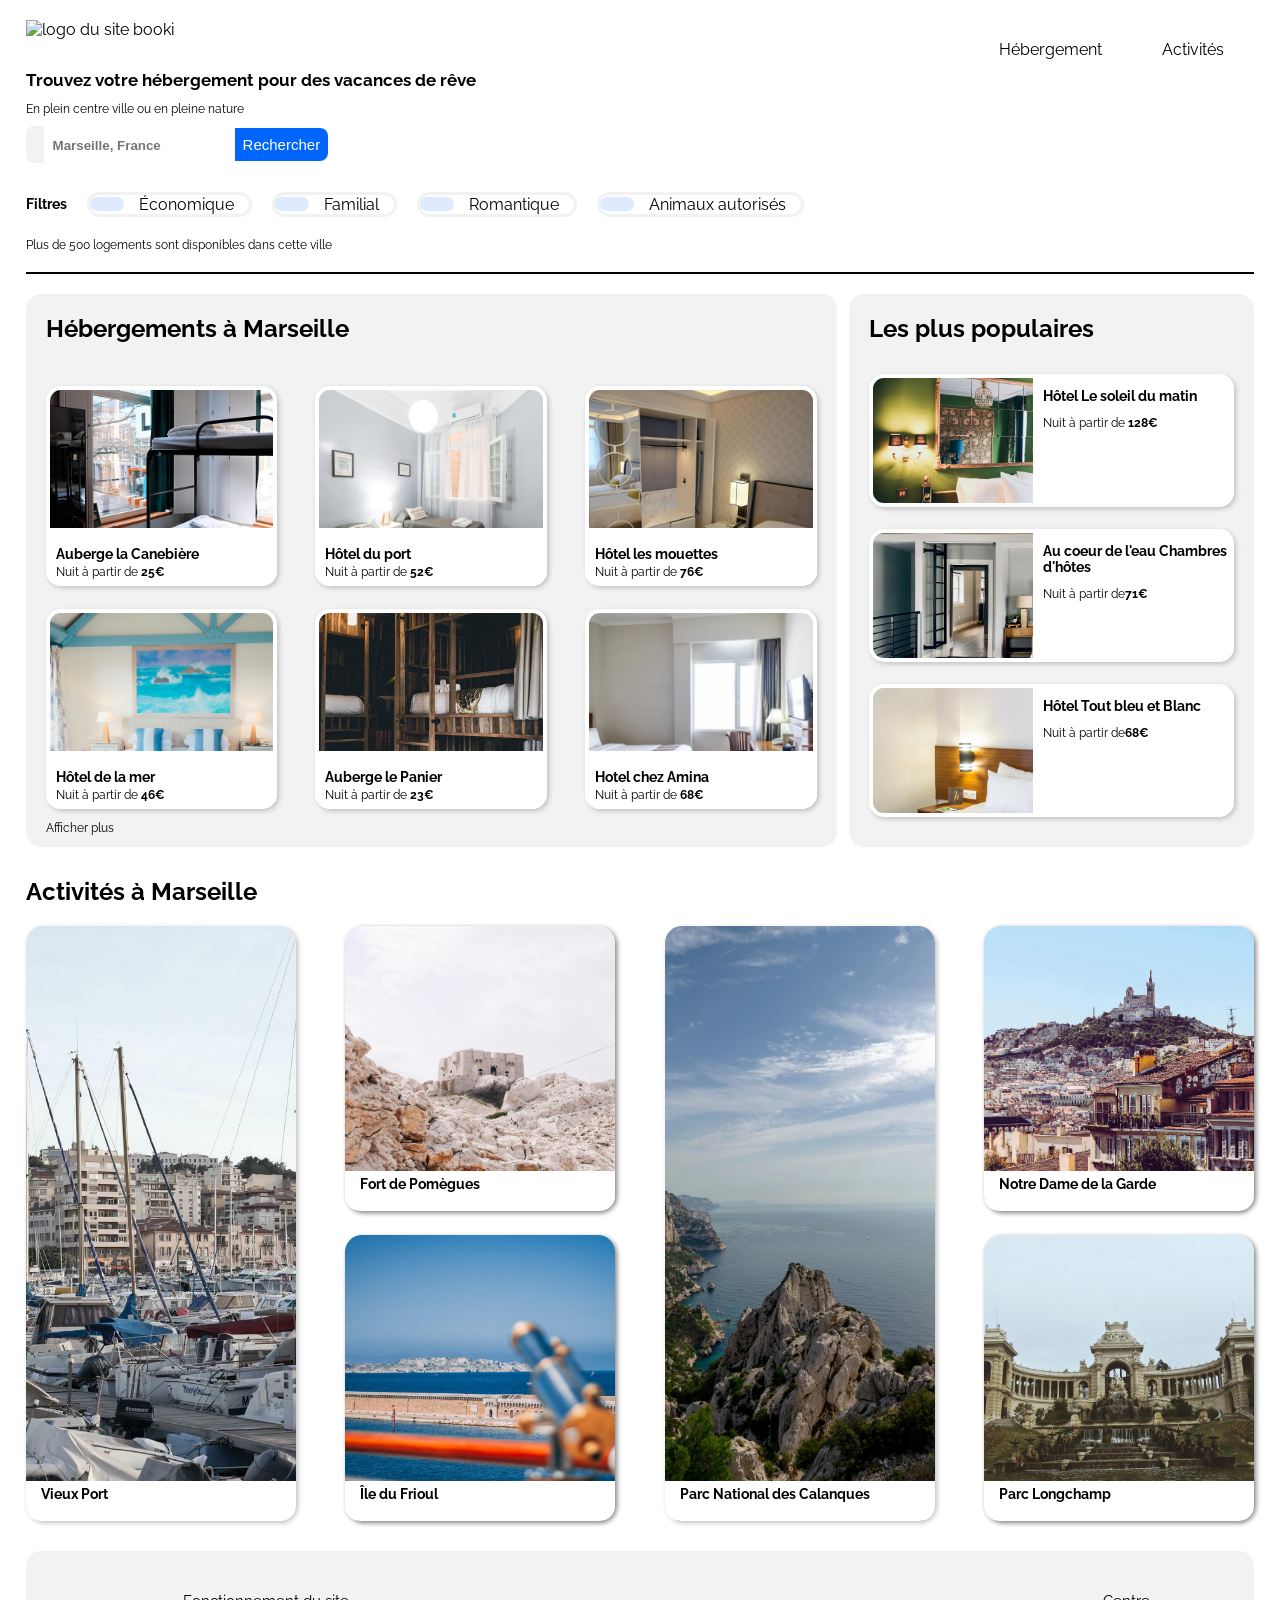
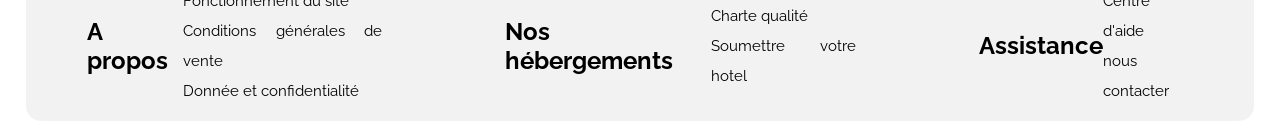
==== commit 8492f39e: "rajout balise nav" ====
--- a/index.html
+++ b/index.html
@@ -370,28 +370,28 @@
             </section>
         </main>   
         <footer>
-            <div class="foot">
+            <nav class="foot">
                 <h2>A propos</h2>
                 <ul>
                     <li>Fonctionnement du site</li>
                     <li>Conditions générales de vente</li>
                     <li>Donnée et confidentialité</li>                         
                 </ul>    
-            </div>
-            <div class="foot">    
+            </nav>
+            <nav class="foot">    
                 <h2>Nos hébergements</h2>
                 <ul>
                     <li>Charte qualité</li>
                     <li>Soumettre votre hotel</li>
                 </ul>
-            </div>
-            <div class="foot">    
+            </nav>
+            <nav class="foot">    
                 <h2>Assistance</h2>
                 <ul>
                     <li>Centre d'aide</li>
                     <li>nous contacter</li>
                 </ul>
-            </div>    
+            </nav>    
         </footer>
         
     </body>   
